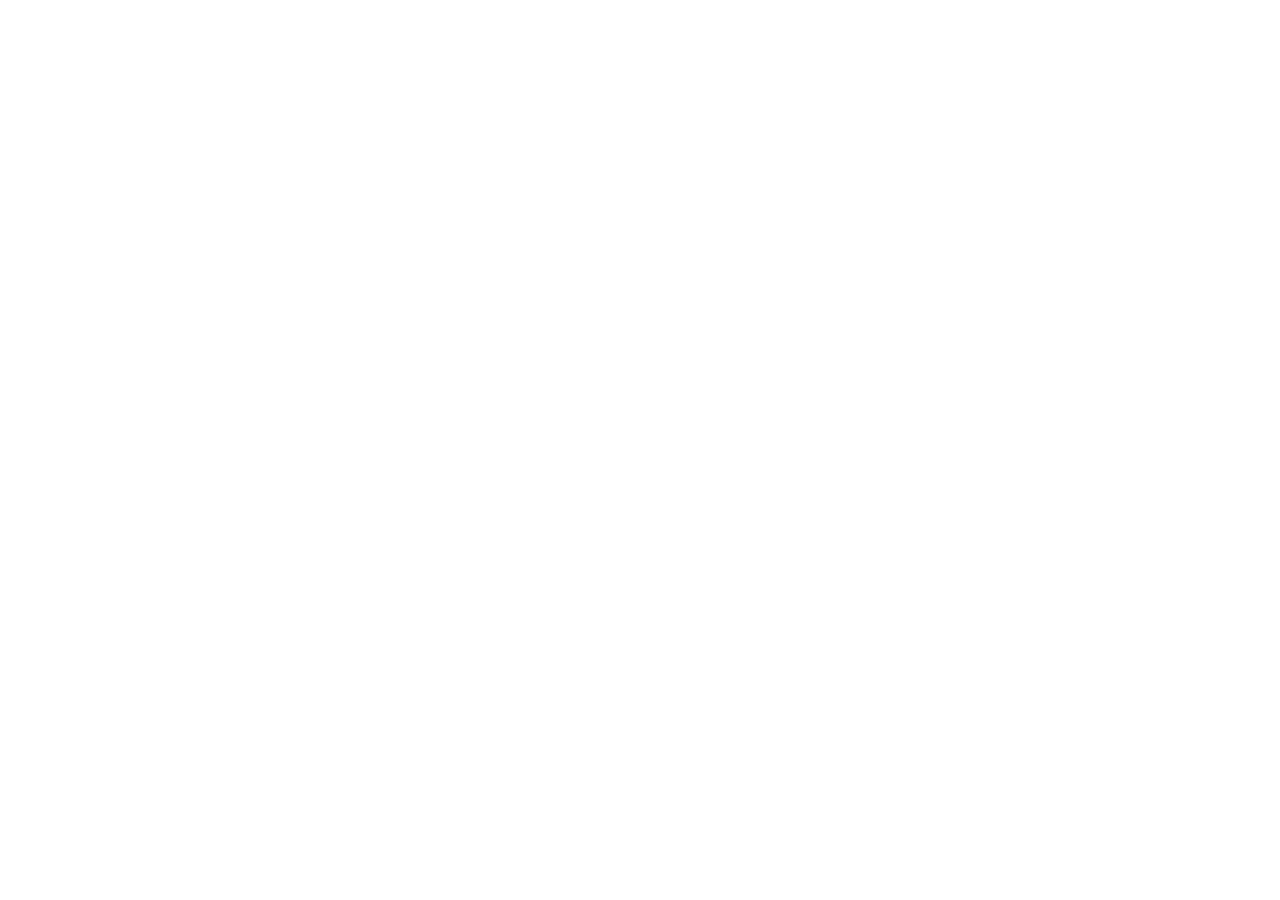
==== profile.html @ a5fc363c "add profile.html with initial structure and script for URL parameter extraction" ====
<!doctype html>
<html lang="en">
  <head>
    <meta charset="UTF-8" />
    <meta name="viewport" content="width=device-width, initial-scale=1.0" />
    <title>Leanne Graham Profile</title>
  </head>
  <body>
  </body>
  <script>
    const profileURL = window.location.search;
    const params = new URLSearchParams(profileURL);
    const id = params.get("id");
  </script>
</html>
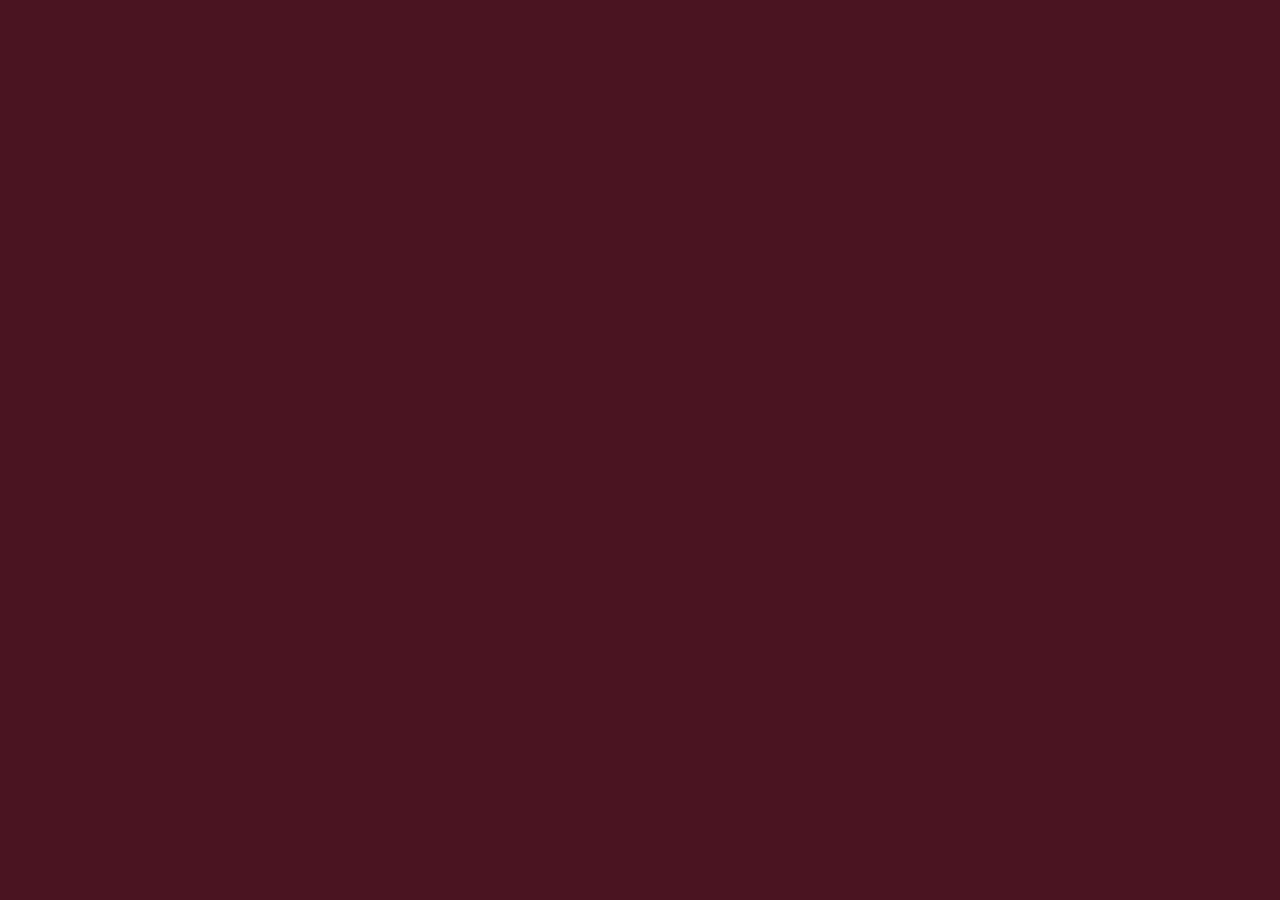
==== commit b45e62bb: "fetch dat from apiURL and log on console ,updating title in script using javascript" ====
--- a/profile.html
+++ b/profile.html
@@ -3,13 +3,28 @@
   <head>
     <meta charset="UTF-8" />
     <meta name="viewport" content="width=device-width, initial-scale=1.0" />
-    <title>Leanne Graham Profile</title>
+    <title>User Profile</title>
+    <link
+      href="https://cdn.jsdelivr.net/npm/bootstrap@5.3.8/dist/css/bootstrap.min.css"
+      rel="stylesheet"
+      integrity="sha384-sRIl4kxILFvY47J16cr9ZwB07vP4J8+LH7qKQnuqkuIAvNWLzeN8tE5YBujZqJLB"
+      crossorigin="anonymous"
+    />
+    <link rel="stylesheet" href="./style.css" />
   </head>
-  <body>
-  </body>
+  <body></body>
   <script>
     const profileURL = window.location.search;
     const params = new URLSearchParams(profileURL);
     const id = params.get("id");
+    const apiURL = `https://jsonplaceholder.typicode.com/users/${id}`;
+    let result = async () => {
+      const response = await fetch(apiURL);
+      const data = await response.json();
+      console.log(data);
+      let title = document.querySelector("title");
+      title.innerHTML = `${data.name}`;
+    };
+    result();
   </script>
 </html>
--- a/style.css
+++ b/style.css
@@ -0,0 +1,30 @@
+.card-img-top {
+  height: 10rem;
+  width: 10rem;
+}
+.card {
+  color: #2c0e14;
+  min-height: 25rem;
+  min-width: 18rem;
+  padding-inline: 5px;
+  background-color: #fdf6f0;
+}
+body {
+  background-color: #4a1521;
+  font-family: Verdana, Geneva, Tahoma, sans-serif;
+}
+.card-title {
+  color: #2c0e14;
+  font-size: 1.2rem;
+}
+p {
+  font-size: 0.8rem;
+}
+a {
+  margin-top: 12px;
+  margin-inline: 55px;
+}
+h1,
+.subtitle {
+  color: #fdf6f0;
+}
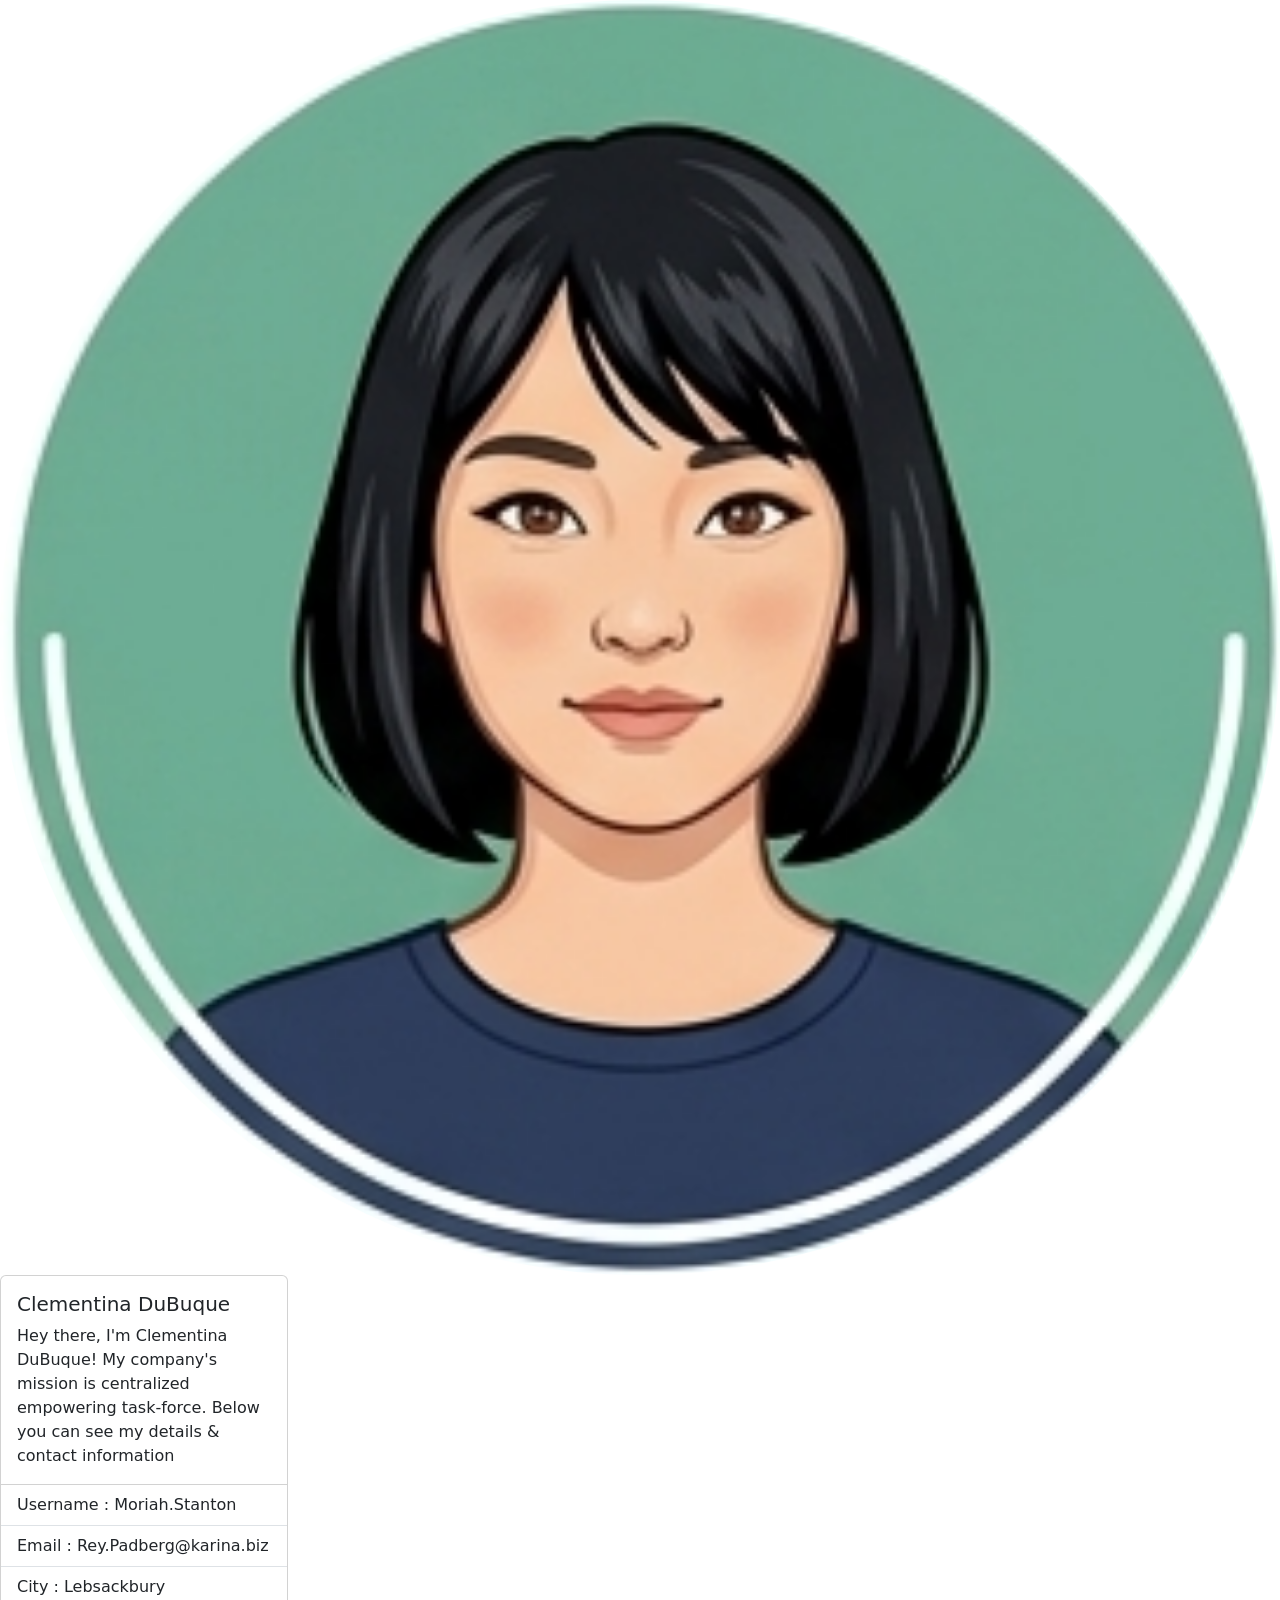
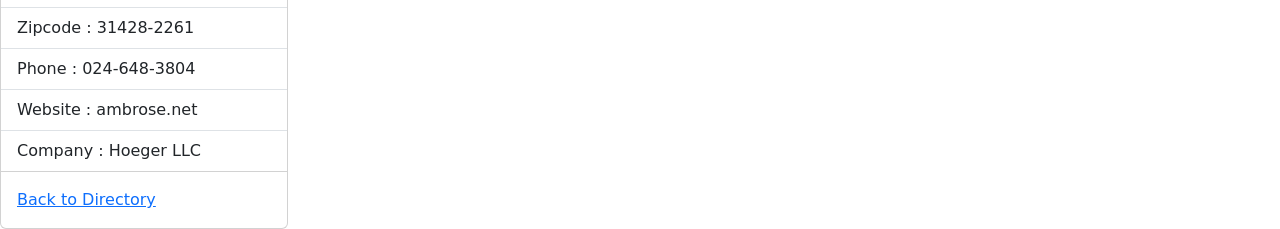
==== commit dedb18e0: "add html structure having a profile  image and profile .card having .card-body+ list-group & card-li" ====
--- a/profile.html
+++ b/profile.html
@@ -10,9 +10,37 @@
       integrity="sha384-sRIl4kxILFvY47J16cr9ZwB07vP4J8+LH7qKQnuqkuIAvNWLzeN8tE5YBujZqJLB"
       crossorigin="anonymous"
     />
-    <link rel="stylesheet" href="./style.css" />
   </head>
-  <body></body>
+  <body>
+    <img
+      style="border-radius: 50%"
+      src="./assets/profile-img-1.png"
+      class="card-img-top"
+      alt="user profile image"
+    />
+    <div class="card" style="width: 18rem">
+      <div class="card-body">
+        <h5 class="card-title">Clementina DuBuque</h5>
+        <p class="card-text">
+          Hey there, I'm Clementina DuBuque! My company's mission is centralized
+          empowering task-force. Below you can see my details & contact
+          information
+        </p>
+      </div>
+      <ul class="list-group list-group-flush">
+        <li class="list-group-item"><span>Username :</span> Moriah.Stanton</li>
+        <li class="list-group-item"><span>Email :</span> Rey.Padberg@karina.biz</li>
+        <li class="list-group-item"><span>City :</span> Lebsackbury</li>
+        <li class="list-group-item"><span>Zipcode :</span> 31428-2261</li>
+        <li class="list-group-item"><span>Phone : </span>024-648-3804</li>
+        <li class="list-group-item"><span>Website :</span> ambrose.net</li>
+        <li class="list-group-item"><span>Company :</span> Hoeger LLC</li>
+      </ul>
+      <div class="card-body">
+        <a href="./index.html" class="card-link">Back to Directory</a>
+      </div>
+    </div>
+  </body>
   <script>
     const profileURL = window.location.search;
     const params = new URLSearchParams(profileURL);
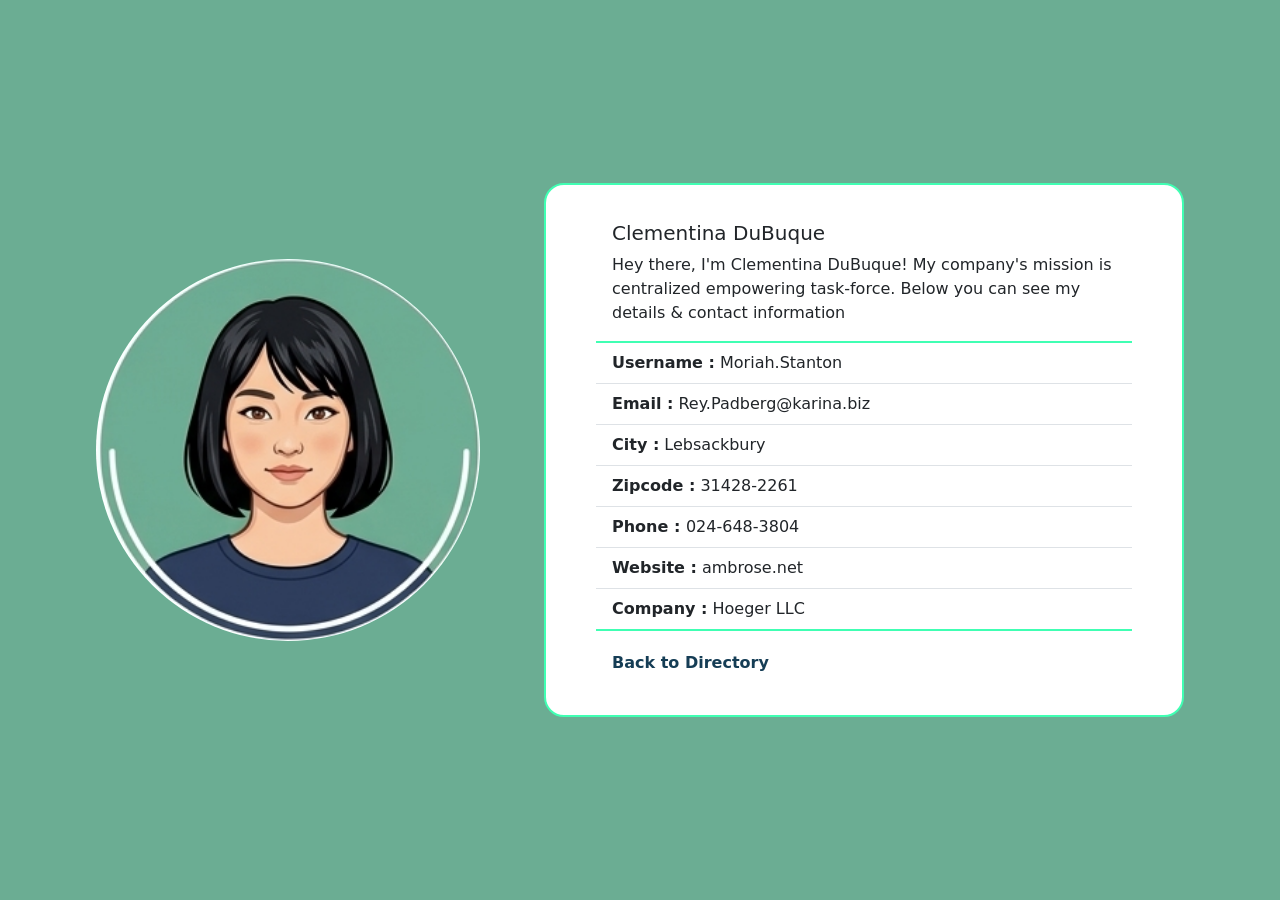
==== commit 26118d9a: "add styles to body ,img .card span ,a tags of profile.html & link stylesheet to profile.html" ====
--- a/profile.html
+++ b/profile.html
@@ -10,6 +10,7 @@
       integrity="sha384-sRIl4kxILFvY47J16cr9ZwB07vP4J8+LH7qKQnuqkuIAvNWLzeN8tE5YBujZqJLB"
       crossorigin="anonymous"
     />
+    <link rel="stylesheet" href="./profile.style.css" />
   </head>
   <body>
     <img
--- a/profile.style.css
+++ b/profile.style.css
@@ -0,0 +1,27 @@
+img {
+      max-width: 30%;
+      margin-block: 5vw;
+    }
+    body {
+      justify-content: center;
+      align-items: center;
+      gap: 5vw;
+      height: 100vh;
+      background-color: rgb(107, 173, 147);
+      display: flex;
+    }
+    .card {
+      min-width: 50vw;
+      max-width: 50vw;
+      padding: 20px 50px;
+      border: 2px solid rgb(64, 255, 179);
+      border-radius: 20px;
+    }
+    a {
+      color: rgb(21, 61, 85);
+      text-decoration: none;
+      line-height: 2;
+    }
+    span , a{
+      font-weight: 600;
+    }
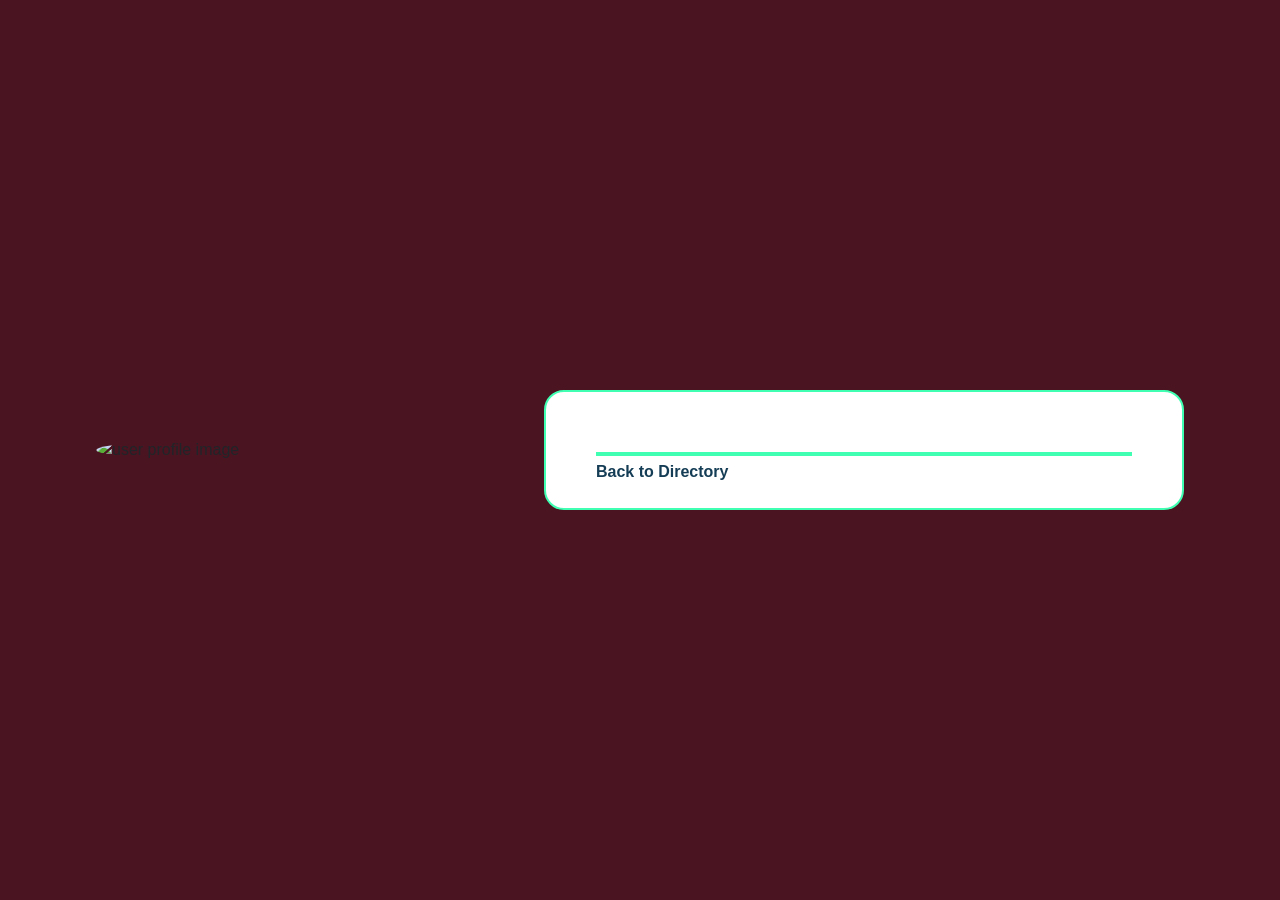
==== commit e08cc6e6: "remove hard-coded content from profile.html ,add hover effect on .card-btn +update bg-color and font" ====
--- a/profile.html
+++ b/profile.html
@@ -15,45 +15,20 @@
   <body>
     <img
       style="border-radius: 50%"
-      src="./assets/profile-img-1.png"
+      src=""
       class="card-img-top"
       alt="user profile image"
     />
     <div class="card" style="width: 18rem">
       <div class="card-body">
-        <h5 class="card-title">Clementina DuBuque</h5>
-        <p class="card-text">
-          Hey there, I'm Clementina DuBuque! My company's mission is centralized
-          empowering task-force. Below you can see my details & contact
-          information
-        </p>
+        <h5 class="card-title"></h5>
+        <p class="card-text"></p>
       </div>
-      <ul class="list-group list-group-flush">
-        <li class="list-group-item"><span>Username :</span> Moriah.Stanton</li>
-        <li class="list-group-item"><span>Email :</span> Rey.Padberg@karina.biz</li>
-        <li class="list-group-item"><span>City :</span> Lebsackbury</li>
-        <li class="list-group-item"><span>Zipcode :</span> 31428-2261</li>
-        <li class="list-group-item"><span>Phone : </span>024-648-3804</li>
-        <li class="list-group-item"><span>Website :</span> ambrose.net</li>
-        <li class="list-group-item"><span>Company :</span> Hoeger LLC</li>
-      </ul>
-      <div class="card-body">
+      <ul class="list-group list-group-flush"></ul>
+      <div class="card-btn">
         <a href="./index.html" class="card-link">Back to Directory</a>
       </div>
     </div>
   </body>
-  <script>
-    const profileURL = window.location.search;
-    const params = new URLSearchParams(profileURL);
-    const id = params.get("id");
-    const apiURL = `https://jsonplaceholder.typicode.com/users/${id}`;
-    let result = async () => {
-      const response = await fetch(apiURL);
-      const data = await response.json();
-      console.log(data);
-      let title = document.querySelector("title");
-      title.innerHTML = `${data.name}`;
-    };
-    result();
-  </script>
+  <script src="./profile.script.js"></script>
 </html>
--- a/profile.style.css
+++ b/profile.style.css
@@ -1,27 +1,33 @@
 img {
-      max-width: 30%;
-      margin-block: 5vw;
-    }
-    body {
-      justify-content: center;
-      align-items: center;
-      gap: 5vw;
-      height: 100vh;
-      background-color: rgb(107, 173, 147);
-      display: flex;
-    }
-    .card {
-      min-width: 50vw;
-      max-width: 50vw;
-      padding: 20px 50px;
-      border: 2px solid rgb(64, 255, 179);
-      border-radius: 20px;
-    }
-    a {
-      color: rgb(21, 61, 85);
-      text-decoration: none;
-      line-height: 2;
-    }
-    span , a{
-      font-weight: 600;
-    }+  max-width: 30%;
+  margin-block: 5vw;
+}
+body {
+  justify-content: center;
+  align-items: center;
+  gap: 5vw;
+  height: 100vh;
+  background-color: #4a1521;
+  font-family: Verdana, Geneva, Tahoma, sans-serif;
+  display: flex;
+}
+.card {
+  min-width: 50vw;
+  max-width: 50vw;
+  padding: 20px 50px;
+  border: 2px solid rgb(64, 255, 179);
+  border-radius: 20px;
+}
+a {
+  color: rgb(21, 61, 85);
+  text-decoration: none;
+  line-height: 2;
+}
+span,
+a {
+  font-weight: 600;
+}
+.card-btn:hover .card-link {
+  opacity: 95%;
+  text-decoration: underline;
+}
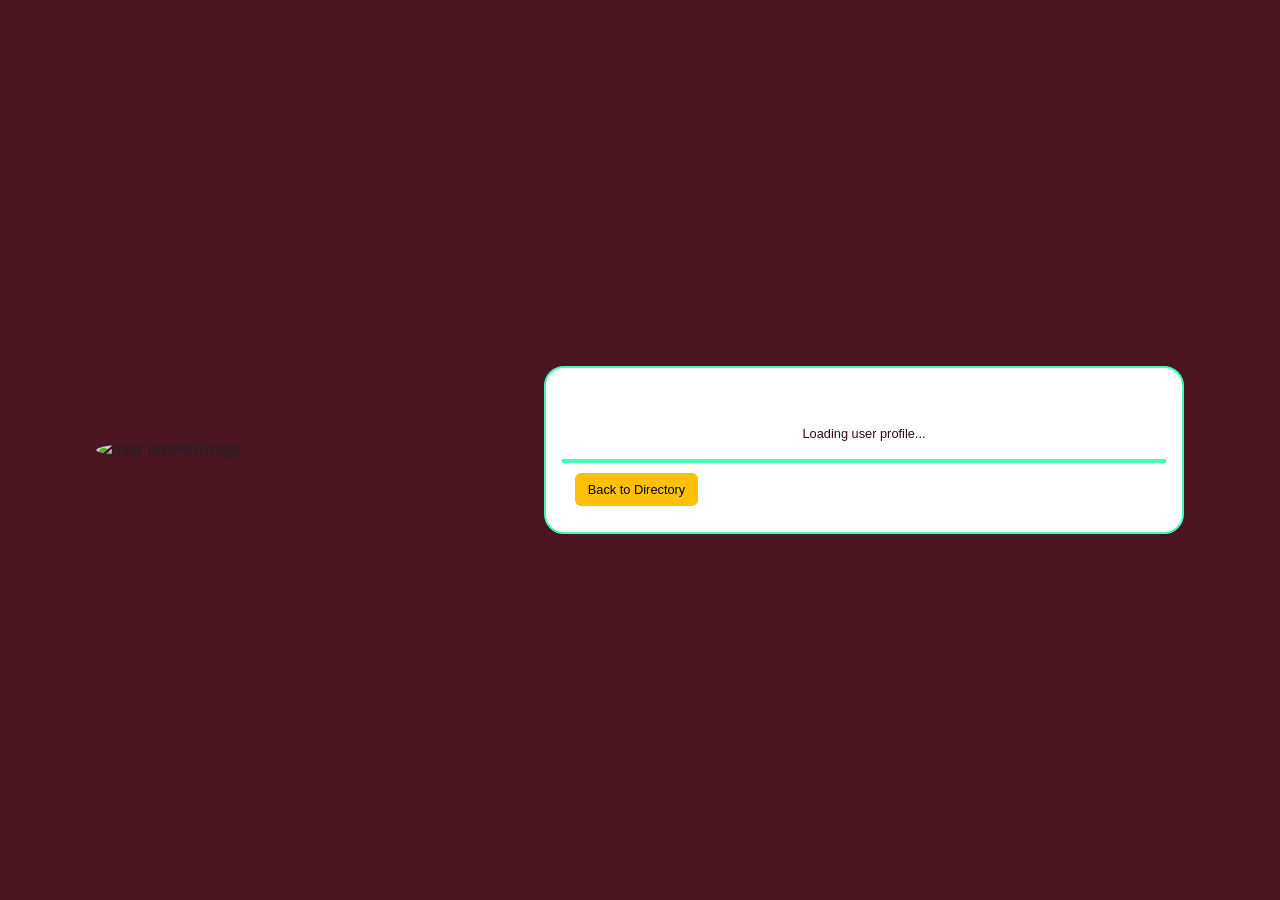
==== commit 8aded30e: "add loading indicators for user data fetching in index.html and profile.html; update script.js and p" ====
--- a/profile.html
+++ b/profile.html
@@ -21,12 +21,13 @@
     />
     <div class="card" style="width: 18rem">
       <div class="card-body">
-        <h5 class="card-title"></h5>
+        <h3 class="card-title"></h3>
         <p class="card-text"></p>
       </div>
+      <p id="loading" class="text-center">Loading user profile...</p>
       <ul class="list-group list-group-flush"></ul>
       <div class="card-btn">
-        <a href="./index.html" class="card-link">Back to Directory</a>
+        <a href="./index.html" class="card-link btn btn-warning">Back to Directory</a>
       </div>
     </div>
   </body>
--- a/profile.style.css
+++ b/profile.style.css
@@ -1,6 +1,8 @@
 img {
-  max-width: 30%;
+  
   margin-block: 5vw;
+   flex-basis: 30%;
+   max-width: 25em;
 }
 body {
   justify-content: center;
@@ -10,13 +12,15 @@
   background-color: #4a1521;
   font-family: Verdana, Geneva, Tahoma, sans-serif;
   display: flex;
+  flex-wrap: wrap;
 }
 .card {
-  min-width: 50vw;
-  max-width: 50vw;
-  padding: 20px 50px;
+  flex-basis: 50%;
+  padding: 1rem ;
   border: 2px solid rgb(64, 255, 179);
   border-radius: 20px;
+  color: #2c0e14;
+  font-size: 0.8rem;
 }
 a {
   color: rgb(21, 61, 85);
@@ -24,10 +28,38 @@
   line-height: 2;
 }
 span,
-a {
+.card-link {
   font-weight: 600;
+}
+.card-link {
+  margin:1em;
+  margin-block: .8em;
+  font-size: .8rem;
+  font-weight: 400;
 }
 .card-btn:hover .card-link {
   opacity: 95%;
   text-decoration: underline;
 }
+@media (max-width:800px) {
+  body{
+    gap: 1em;
+    flex-wrap: nowrap;
+    flex-direction: column;
+  }
+.card {
+  min-width: 70%;
+  font-size: .8em;
+  padding: .7em;
+}
+.card h3,p {
+  text-align: center;
+}
+.card-img-top {
+  margin:auto ;
+ margin-top: 260px;
+  min-width: 17em;
+  max-width: 19em;
+}
+
+}
